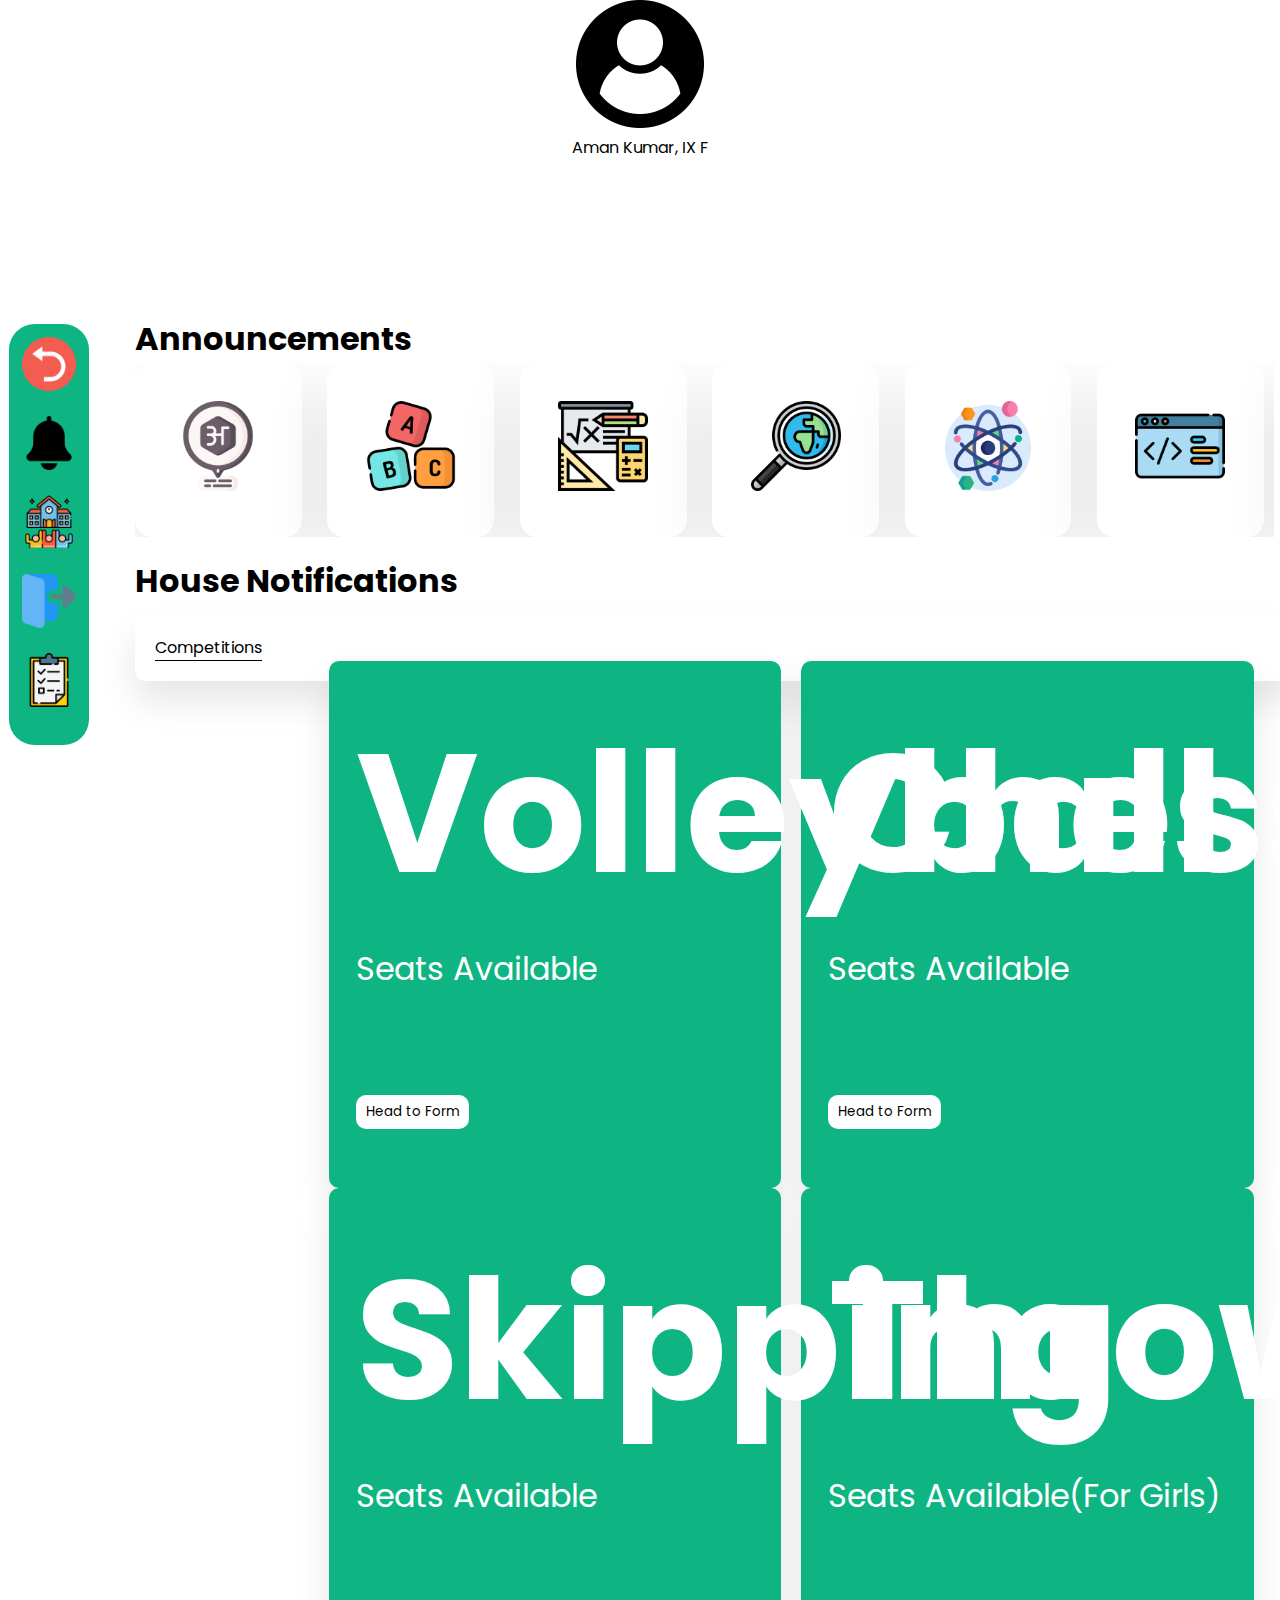
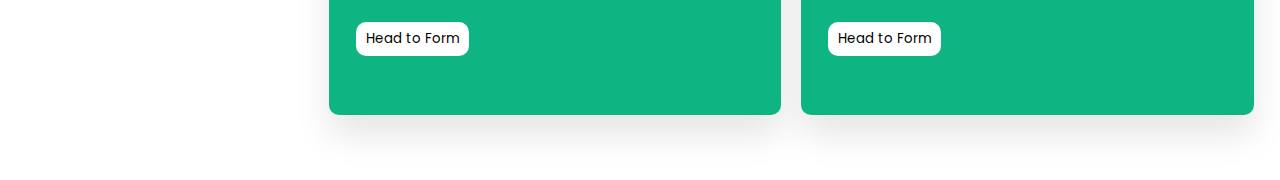
==== dashboard_files/index.html @ 73e68c7c "Run index.html" ====
<!DOCTYPE html>
<html lang="en">

<head>
    <meta charset="UTF-8">
    <meta http-equiv="X-UA-Compatible" content="IE=edge">
    <meta name="viewport" content="width=device-width, initial-scale=1.0">
    <title>dashboard</title>
    <link rel="stylesheet" href="style.css">
</head>

<body>
    <center>
    <div id="profile_image">
        <div>
            <img src="./images/sidebar_logos/user.png" alt="Your Image" id="user_img" width="10%">
        </div>
        <div>
            <p id="name">Aman Kumar, IX F</p>
        </div>
    </div>
</center>
    <span id="sidebar">
        <ul id="sidebar-content">
            <li><a href="#"><img src="./images/sidebar_logos/turn-back.png" alt="Home"></a></li>
            <li><a href="#"><img src="./images/sidebar_logos/bell.png" alt="Announcements"></a></li>
            <li><a href="#"><img src="./images/sidebar_logos/back-to-school.png" alt="House Notifications"></a></li>
            <li><a href="#"><img src="./images/sidebar_logos/logout.png" alt="Logout"></a></li>
            <li><a href="#"><img src="./images/sidebar_logos/to-do-list.png" alt="Logout"></a></li>
        </ul>
    </span>
    <section class="main">
        <div class="main-top">
            <h1>Announcements</h1>
        </div>
        <div id="main-subjects">
            <div class="subjects">
                <a href="hindi.html"><img class='sub_image' src="./images/subjects_icon/hindi.png" alt="Subject"></a>
            </div>
            <div class="subjects">
                <a href="english.html"><img class='sub_image' src="./images/subjects_icon/abc.png" alt="Subject"></a>
            </div>
            <div class="subjects">
                <a href="maths.html"><img class='sub_image' src="./images/subjects_icon/maths.png" alt="Subject"></a>
            </div>
            <div class="subjects">
                <a href="sst.html"><img class='sub_image' src="./images/subjects_icon/social-science.png"
                        alt="Subject"></a>
            </div>
            <div class="subjects">
                <a href="science.html"><img class='sub_image' src="./images/subjects_icon/science.png"
                        alt="Subject"></a>
            </div>
            <div class="subjects">
                <a href="coding.html"><img class='sub_image' src="./images/subjects_icon/code.png" alt="Subject"></a>
            </div>
            <div class="subjects">
                <a href="fashion.html"><img class='sub_image' src="./images/subjects_icon/fashion-design.png"
                        alt="Subject"></a>
            </div>
            <div class="subjects">
                <a href="dmd.html"><img class='sub_image' src="./images/subjects_icon/website-content.png"
                        alt="Subject"></a>
            </div>
            <div class="subjects">
                <a href="fna.html"><img class='sub_image' src="./images/subjects_icon/budget.png" alt="Subject"></a>
            </div>
            <div class="subjects">
                <a href="emp.html"><img class='sub_image' src="./images/subjects_icon/engineering.png"
                        alt="Subject"></a>
            </div>
        </div>
        <section class="main-course">
            <h1>House Notifications</h1>
            <div class="course-box">
            <ul>
                <li class="active">Competitions</li>
            </ul>
            </div>
            <div class="course">
                <div class="box">
                    <h2>Chess</h2>
                    <p>Seats Available</p>
                    <button id="form">Head to Form</button>
                    <i class="chess"></i>
                </div>
                <div class="box">
                    <h2>Volleyball</h2>
                    <p>Seats Available</p>
                    <button id="form">Head to Form</button>
                    <i class="chess"></i>
                </div>
                <div class="box">
                    <h2>Throwball</h2>
                    <p>Seats Available(For Girls)</p>
                    <button id="form">Head to Form</button>
                    <i class="chess"></i>
                </div>
                <div class="box">
                    <h2>Skipping</h2>
                    <p>Seats Available</p>
                    <button id="form">Head to Form</button>
                    <i class="chess"></i>
                </div>
            </div>
        </section>
    </section>

</body>

</html>
---- dashboard_files/style.css ----
@import url('https://fonts.googleapis.com/css2?family=Poppins:wght@400;500;600&display=swap');

* {
    margin: 0;
    padding: 0;
    font-family: "Poppins", sans-serif;
}
body{
    background-color:white;
}

#sidebar-content{
    border-radius: 2vw;
    position: absolute;
    top: 35%
}

#sidebar-content li {
    white-space: nowrap;
    display: inline-block;
    text-decoration: none;
    list-style: none;
    display: block;
    margin-top: auto;
    margin-bottom: auto;

}

#sidebar-content li a img {
    width: 6vh;
    height: 6vh;
    margin-bottom: 2vh;
}

#sidebar-content {
    position: absolute;
    width: fit-content;
    height: fit-content;
    background-color: #0eb582;
}

#sidebar ul li {
    display: flex;
    flex-direction: column;
    list-style: none;
    text-decoration: none;
}

#sidebar ul {
    margin: 1vh;
    padding: 1vw;
}



#announcement h1 {
    margin: 14vh;
    margin-top: 4vh;
}

.main {
    margin-top: 5vh;
    position: absolute;
    top: 25%;
    padding: 5vh;
    width: 100%;
}

.main-top {
    display: flex;
    width: 100%;
}

#main-subjects {
    grid-template-columns: auto auto auto auto auto;
    display: flex;
    flex-direction: row;
    gap: 2vw;
    overflow-y: hidden;
    scrollbar-color: rebeccapurple;
    scrollbar-width: thin;
}


.subjects {
    display: grid;
    padding: 3vw;
    width: fit-content;
    height: fit-content;
    background-color: white;
    color: black;
    border-radius: 10%;
    box-shadow: 0 2vw 5vw rgba(0, 0, 0, 0.1);

}

.main {
    margin-left: 10vh;
    width: 89%;
}

.sub_image {
    width: 10vh;
    height: 10vh;
}
/*House*/
.main-course{
    margin-top: 20px;
    text-transform: capitalize;
}
.course-box{
    width: 100%;
    padding:10px;
    margin-top: 10px;
    background:#fff;
    border-radius: 10px;
    box-shadow:0 20px 35px rgba(0,0,0,0.1)
}
.course-box ul{
    list-style: none;
    display:flex
}
.course-box ul li{
    margin:10px;
    color:gray;
    cursor: pointer;
}
.course-box ul .active{
    color:#000;
    border-bottom: 1px solid black;
}
.course-box .course{
    display:flex;
}
.box{
    display: inline-block;
    width: 35%;
    padding: 3vh;
    margin: 3vh;
    border-radius: 10px;
    background: #0eb582;
    box-shadow: 0 20px 35px rgba(0,0,0,0.1);
}
.box p{
    text-align: left;
    font-size: 2rem;
    margin-top:5px;
    color:#fff

}
.box h2{
    text-align: left;
    color:#fff
}
.box button{
    background:#fff;
    color: black;
    padding:7px 10px;
    border:none;
    border-radius: 10px;
    margin-top:3rem;
    cursor: pointer;
    
}
/*
.box button:hover{
background:
}*/
.box{
    font-size: 7rem;
    float: right;
    margin: -20px 20px 20px 0;

}
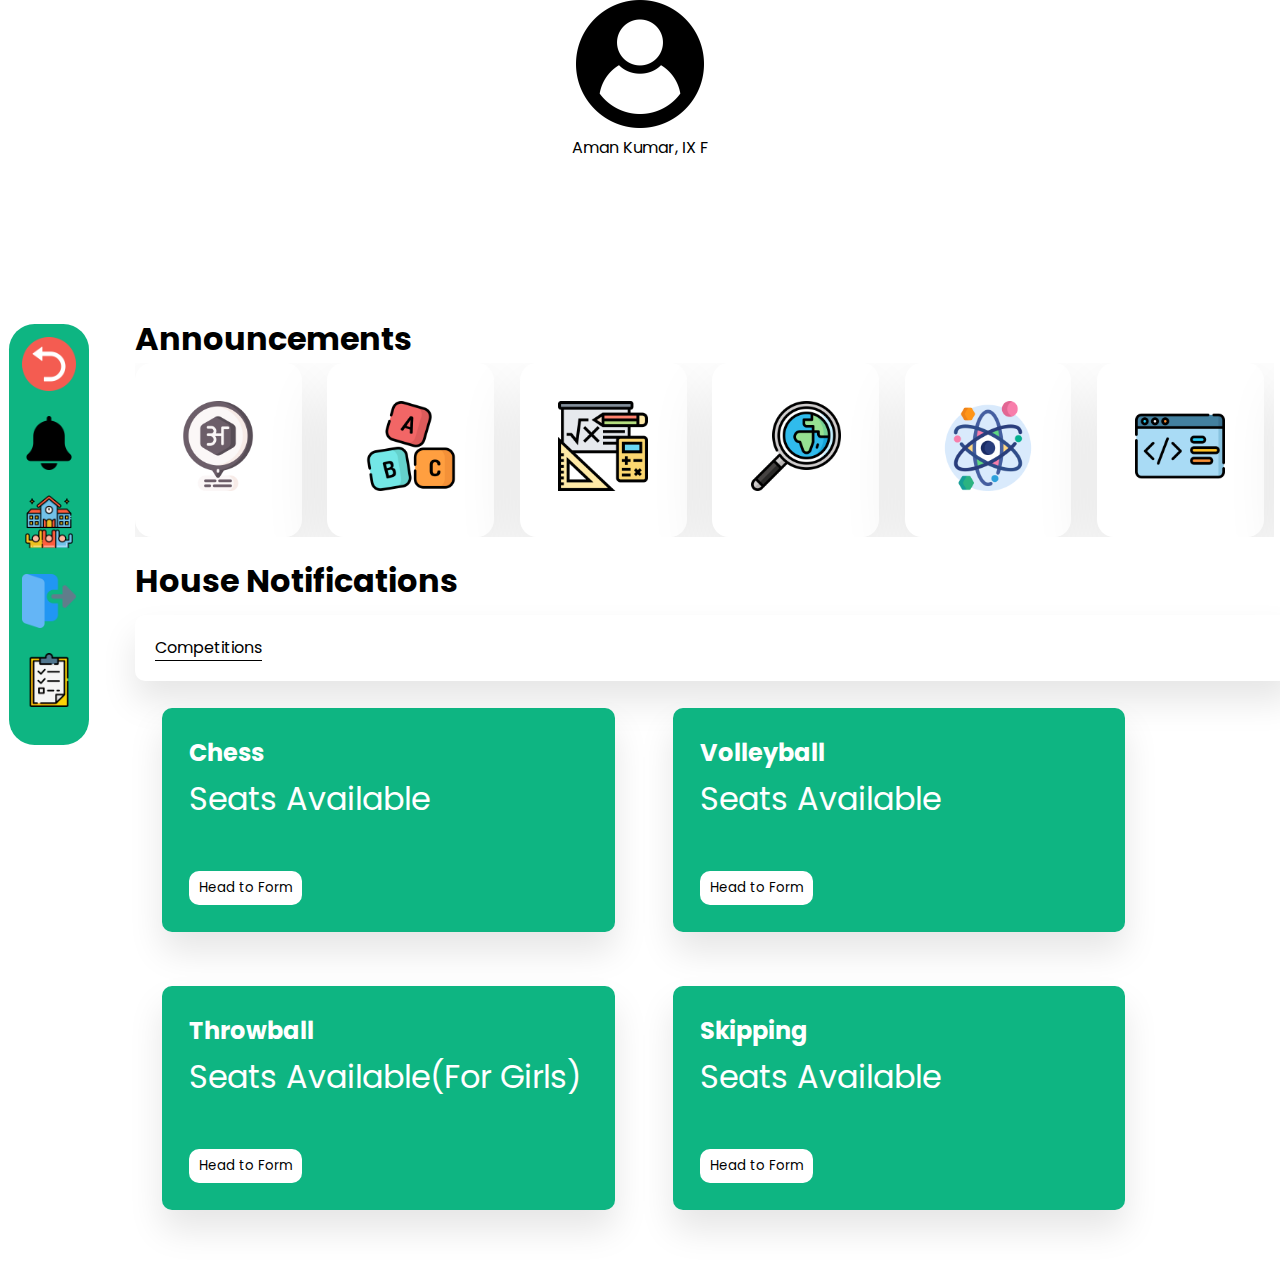
==== commit f6bdfe22: "new dashboard" ====
--- a/dashboard_files/index.html
+++ b/dashboard_files/index.html
@@ -20,7 +20,7 @@
         </div>
     </div>
 </center>
-    <span id="sidebar">
+    <div id="sidebar">
         <ul id="sidebar-content">
             <li><a href="#"><img src="./images/sidebar_logos/turn-back.png" alt="Home"></a></li>
             <li><a href="#"><img src="./images/sidebar_logos/bell.png" alt="Announcements"></a></li>
@@ -28,7 +28,7 @@
             <li><a href="#"><img src="./images/sidebar_logos/logout.png" alt="Logout"></a></li>
             <li><a href="#"><img src="./images/sidebar_logos/to-do-list.png" alt="Logout"></a></li>
         </ul>
-    </span>
+    </div>
     <section class="main">
         <div class="main-top">
             <h1>Announcements</h1>
--- a/dashboard_files/style.css
+++ b/dashboard_files/style.css
@@ -8,7 +8,6 @@
 body{
     background-color:white;
 }
-
 #sidebar-content{
     border-radius: 2vw;
     position: absolute;
@@ -23,7 +22,7 @@
     display: block;
     margin-top: auto;
     margin-bottom: auto;
-
+    
 }
 
 #sidebar-content li a img {
@@ -91,7 +90,7 @@
     color: black;
     border-radius: 10%;
     box-shadow: 0 2vw 5vw rgba(0, 0, 0, 0.1);
-
+    
 }
 
 .main {
@@ -146,7 +145,7 @@
     font-size: 2rem;
     margin-top:5px;
     color:#fff
-
+    
 }
 .box h2{
     text-align: left;
@@ -161,14 +160,4 @@
     margin-top:3rem;
     cursor: pointer;
     
-}
-/*
-.box button:hover{
-background:
-}*/
-.box{
-    font-size: 7rem;
-    float: right;
-    margin: -20px 20px 20px 0;
-
 }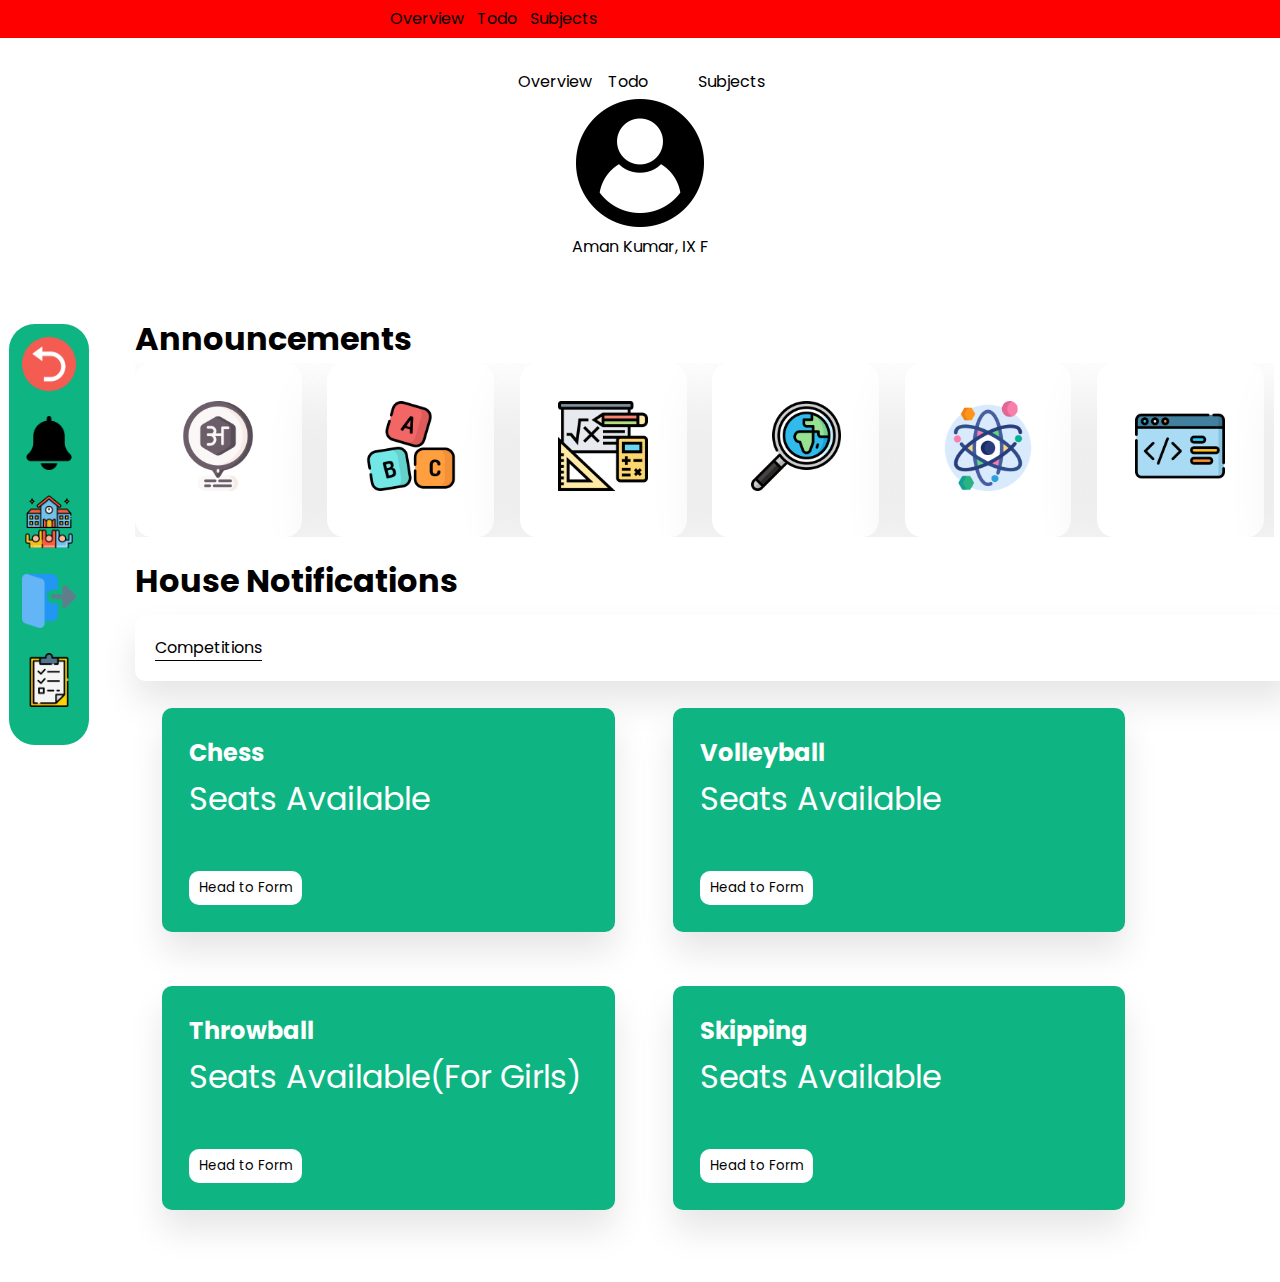
==== commit 55eec4e1: "changes in style and index" ====
--- a/dashboard_files/index.html
+++ b/dashboard_files/index.html
@@ -10,6 +10,20 @@
 </head>
 
 <body>
+    <nav id="navbar" class="nav-ul">
+        <ul>
+            <li class="navicons">Overview</li>
+            <li class="navicons">Todo</li>
+            <li class="navicons">Subjects</li>
+        </ul>
+    </nav>
+    <div class="nav-icons">
+        <ul>
+            <li class="navicons">Overview</li>
+            <li class="navicons">Todo</li>
+            <li class="navicons">Subjects</li>
+        </ul>
+    </div>
     <center>
     <div id="profile_image">
         <div>
--- a/dashboard_files/style.css
+++ b/dashboard_files/style.css
@@ -160,4 +160,34 @@
     margin-top:3rem;
     cursor: pointer;
     
+}
+#nav-icons{
+padding: 0;
+margin-left: 0.5vw;
+
+}
+
+.nav-icons ul{
+    display: flex;
+    justify-content: center;
+    list-style: none;
+}
+.nav-icons ul li{
+    width: 5vw;
+    height: 2vh;
+    padding: 1vw;
+}
+
+#navbar{
+    background-color: red;
+    margin-bottom: 2vh;
+}
+.nav-ul ul{
+    margin-left: 30%;
+    display: flex;
+    padding: 0.5vw;
+    list-style: none;
+}
+.nav-ul ul li{
+    margin-right: 1vw;
 }